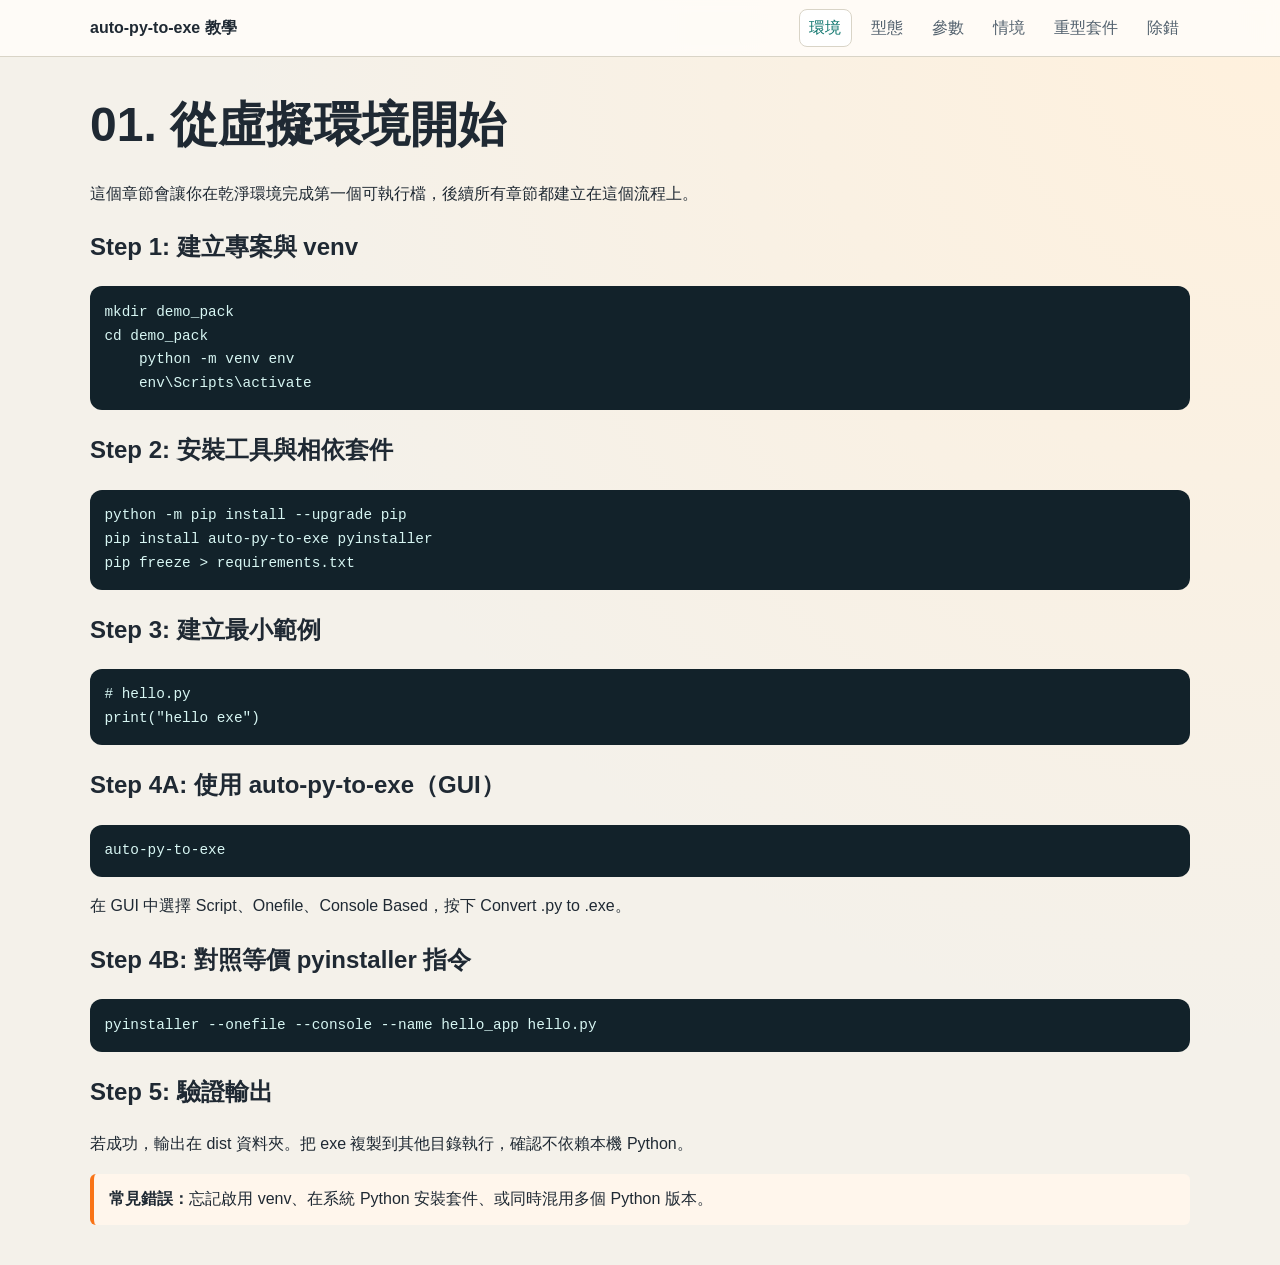
==== pages/basics.html @ da3561b9 "建立 auto-py-to-exe 教學網站初版" ====
<!doctype html>
<html lang="zh-Hant">
  <head>
    <meta charset="UTF-8" />
    <meta name="viewport" content="width=device-width, initial-scale=1.0" />
    <title>01. 環境與第一個 EXE</title>
    <link rel="stylesheet" href="../css/style.css" />
    <script defer src="../js/main.js"></script>
  </head>
  <body>
    <nav class="top-nav">
      <div class="container nav-wrap">
        <a class="nav-brand" href="../index.html">auto-py-to-exe 教學</a>
        <div class="nav-links">
          <a href="basics.html">環境</a>
          <a href="packaging.html">型態</a>
          <a href="parameters.html">參數</a>
          <a href="scenarios.html">情境</a>
          <a href="heavy-libs.html">重型套件</a>
          <a href="troubleshooting.html">除錯</a>
        </div>
      </div>
    </nav>

    <main class="container content">
      <h1>01. 從虛擬環境開始</h1>
      <p>這個章節會讓你在乾淨環境完成第一個可執行檔，後續所有章節都建立在這個流程上。</p>

      <h2>Step 1: 建立專案與 venv</h2>
      <pre class="code-block">mkdir demo_pack
cd demo_pack
    python -m venv env
    env\Scripts\activate</pre>

      <h2>Step 2: 安裝工具與相依套件</h2>
      <pre class="code-block">python -m pip install --upgrade pip
pip install auto-py-to-exe pyinstaller
pip freeze &gt; requirements.txt</pre>

      <h2>Step 3: 建立最小範例</h2>
      <pre class="code-block"># hello.py
print("hello exe")</pre>

      <h2>Step 4A: 使用 auto-py-to-exe（GUI）</h2>
      <pre class="code-block">auto-py-to-exe</pre>
      <p>在 GUI 中選擇 Script、Onefile、Console Based，按下 Convert .py to .exe。</p>

      <h2>Step 4B: 對照等價 pyinstaller 指令</h2>
      <pre class="code-block">pyinstaller --onefile --console --name hello_app hello.py</pre>

      <h2>Step 5: 驗證輸出</h2>
      <p>若成功，輸出在 dist 資料夾。把 exe 複製到其他目錄執行，確認不依賴本機 Python。</p>

      <div class="callout">
        <strong>常見錯誤：</strong>忘記啟用 venv、在系統 Python 安裝套件、或同時混用多個 Python 版本。
      </div>
    </main>
  </body>
</html>
---- css/style.css ----
:root {
  --bg: #f4f1ea;
  --paper: #fffdfa;
  --ink: #1f2933;
  --muted: #52606d;
  --brand: #0f766e;
  --brand-2: #f97316;
  --line: #d9d4c7;
  --shadow: 0 10px 24px rgba(31, 41, 51, 0.08);
}

* {
  box-sizing: border-box;
}

body {
  margin: 0;
  font-family: "Segoe UI", "Microsoft JhengHei", sans-serif;
  background: radial-gradient(circle at top right, #fff1dd 0%, var(--bg) 58%);
  color: var(--ink);
  line-height: 1.65;
}

.container {
  width: min(1100px, 92vw);
  margin: 0 auto;
}

.hero {
  padding: 4rem 0 3rem;
  background:
    linear-gradient(135deg, rgba(15, 118, 110, 0.12), rgba(249, 115, 22, 0.14)),
    repeating-linear-gradient(
      45deg,
      rgba(255, 255, 255, 0.3),
      rgba(255, 255, 255, 0.3) 10px,
      rgba(255, 255, 255, 0.08) 10px,
      rgba(255, 255, 255, 0.08) 20px
    );
  border-bottom: 1px solid var(--line);
}

.eyebrow {
  text-transform: uppercase;
  font-size: 0.8rem;
  letter-spacing: 0.15em;
  color: var(--brand);
  margin: 0;
}

h1 {
  font-size: clamp(1.9rem, 4vw, 3rem);
  margin: 0.3rem 0 0.8rem;
}

.subtitle {
  max-width: 700px;
  color: var(--muted);
  margin: 0;
}

.hero-actions {
  display: flex;
  gap: 0.8rem;
  margin-top: 1.2rem;
}

.btn {
  border: 1px solid var(--line);
  padding: 0.6rem 1rem;
  text-decoration: none;
  color: var(--ink);
  border-radius: 10px;
  background: var(--paper);
}

.btn.primary {
  background: var(--brand);
  color: #fff;
  border-color: var(--brand);
}

.grid.cards {
  display: grid;
  grid-template-columns: repeat(3, minmax(0, 1fr));
  gap: 1rem;
  margin: 2rem 0;
}

.card {
  display: block;
  text-decoration: none;
  color: inherit;
  padding: 1rem;
  background: var(--paper);
  border: 1px solid var(--line);
  border-radius: 14px;
  box-shadow: var(--shadow);
  transition: transform 0.2s ease;
}

.card:hover {
  transform: translateY(-3px);
}

.card h2 {
  margin: 0 0 0.5rem;
  font-size: 1.12rem;
}

.card p {
  margin: 0;
  color: var(--muted);
}

.panel {
  background: var(--paper);
  border: 1px solid var(--line);
  border-radius: 14px;
  padding: 1rem 1.2rem;
  margin-bottom: 2rem;
}

nav.top-nav {
  border-bottom: 1px solid var(--line);
  background: rgba(255, 253, 250, 0.86);
  backdrop-filter: blur(6px);
  position: sticky;
  top: 0;
  z-index: 4;
}

.nav-wrap {
  display: flex;
  justify-content: space-between;
  align-items: center;
  padding: 0.55rem 0;
  gap: 0.8rem;
  flex-wrap: wrap;
}

.nav-brand {
  text-decoration: none;
  color: var(--ink);
  font-weight: 700;
}

.nav-links {
  display: flex;
  gap: 0.5rem;
  flex-wrap: wrap;
}

.nav-links a {
  text-decoration: none;
  color: var(--muted);
  border: 1px solid transparent;
  padding: 0.3rem 0.6rem;
  border-radius: 8px;
}

.nav-links a.active {
  color: var(--brand);
  border-color: var(--line);
  background: #fff;
}

.content {
  padding: 1.5rem 0 2.5rem;
}

.code-block {
  background: #12222a;
  color: #d7f6f3;
  border-radius: 12px;
  padding: 0.9rem;
  overflow-x: auto;
  font-family: Consolas, "Courier New", monospace;
  font-size: 0.9rem;
}

.callout {
  border-left: 4px solid var(--brand-2);
  background: #fff6ec;
  padding: 0.8rem 0.95rem;
  border-radius: 6px;
}

.table-wrap {
  overflow-x: auto;
}

table {
  border-collapse: collapse;
  width: 100%;
  background: #fff;
}

th,
td {
  border: 1px solid var(--line);
  padding: 0.6rem;
  text-align: left;
}

fieldset {
  border: 1px solid var(--line);
  border-radius: 10px;
  margin: 0 0 0.8rem;
  padding: 0.8rem;
}

.legend {
  font-weight: 700;
}

.output {
  background: #111827;
  color: #e5e7eb;
  border-radius: 10px;
  padding: 0.8rem;
  font-family: Consolas, "Courier New", monospace;
}

.footer {
  padding: 1rem 0 2rem;
  color: var(--muted);
}

@media (max-width: 900px) {
  .grid.cards {
    grid-template-columns: repeat(2, minmax(0, 1fr));
  }
}

@media (max-width: 640px) {
  .grid.cards {
    grid-template-columns: 1fr;
  }

  .hero-actions {
    flex-direction: column;
    align-items: flex-start;
  }
}
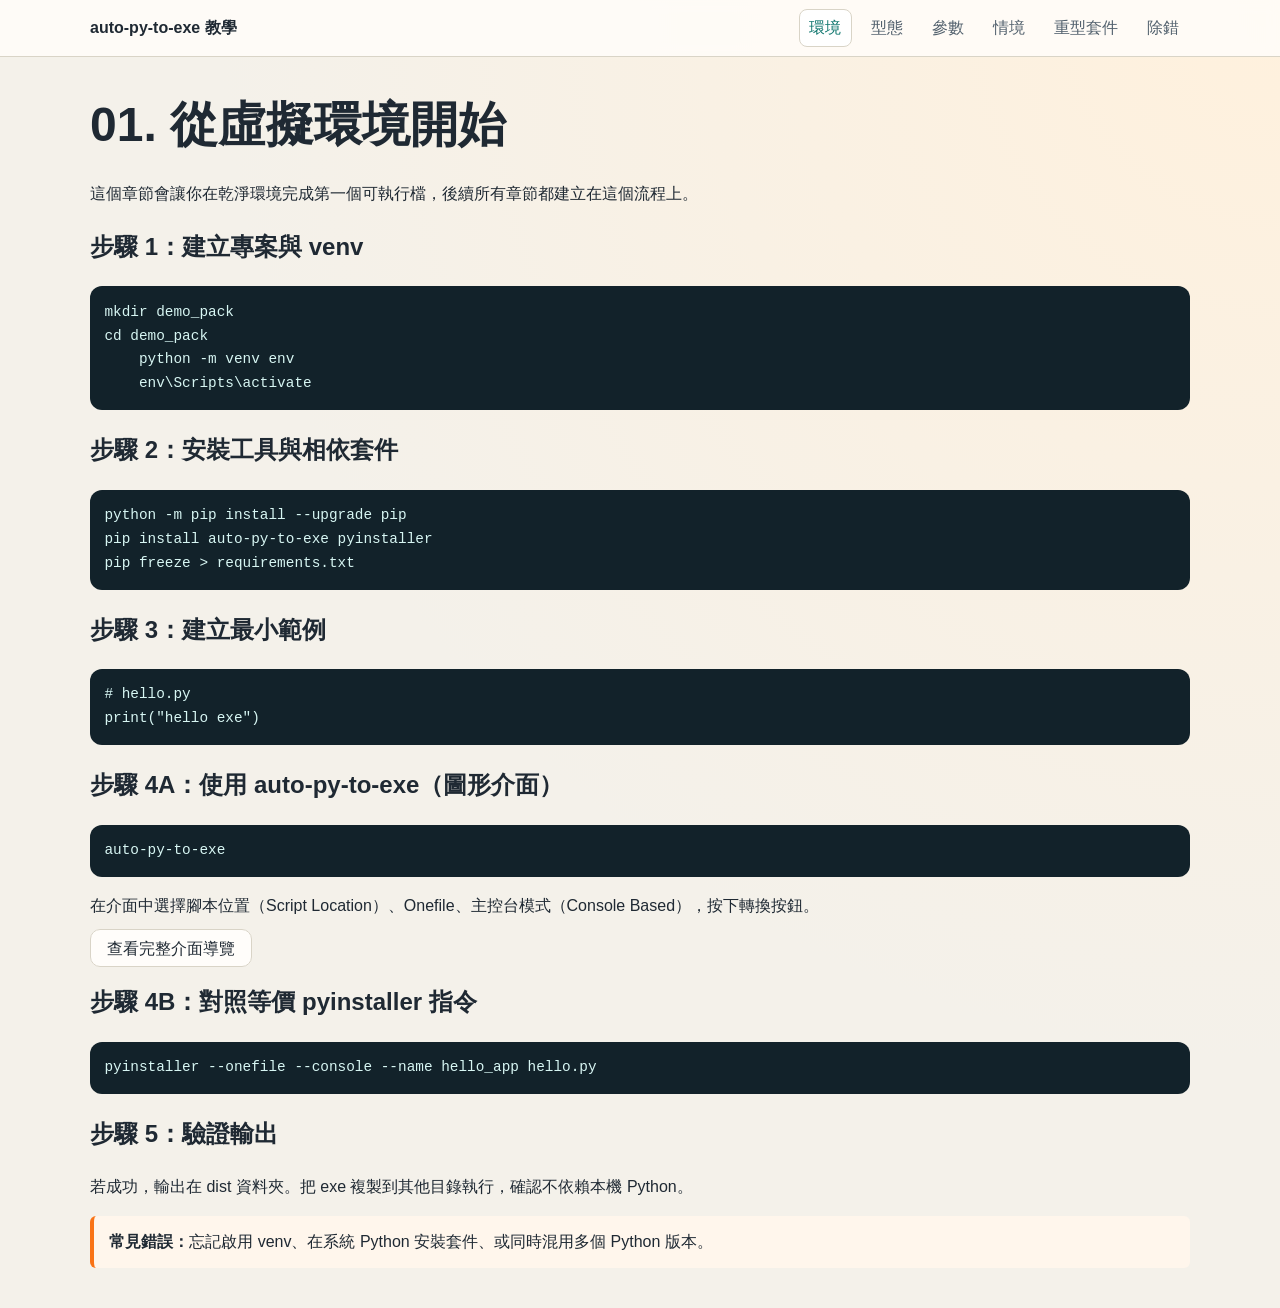
==== commit 3544d48a: "完成全站繁中化與範例說明頁、補充 auto-py-to-exe 介面導覽" ====
--- a/pages/basics.html
+++ b/pages/basics.html
@@ -26,29 +26,30 @@
       <h1>01. 從虛擬環境開始</h1>
       <p>這個章節會讓你在乾淨環境完成第一個可執行檔，後續所有章節都建立在這個流程上。</p>
 
-      <h2>Step 1: 建立專案與 venv</h2>
+      <h2>步驟 1：建立專案與 venv</h2>
       <pre class="code-block">mkdir demo_pack
 cd demo_pack
     python -m venv env
     env\Scripts\activate</pre>
 
-      <h2>Step 2: 安裝工具與相依套件</h2>
+      <h2>步驟 2：安裝工具與相依套件</h2>
       <pre class="code-block">python -m pip install --upgrade pip
 pip install auto-py-to-exe pyinstaller
 pip freeze &gt; requirements.txt</pre>
 
-      <h2>Step 3: 建立最小範例</h2>
+      <h2>步驟 3：建立最小範例</h2>
       <pre class="code-block"># hello.py
 print("hello exe")</pre>
 
-      <h2>Step 4A: 使用 auto-py-to-exe（GUI）</h2>
+      <h2>步驟 4A：使用 auto-py-to-exe（圖形介面）</h2>
       <pre class="code-block">auto-py-to-exe</pre>
-      <p>在 GUI 中選擇 Script、Onefile、Console Based，按下 Convert .py to .exe。</p>
+      <p>在介面中選擇腳本位置（Script Location）、Onefile、主控台模式（Console Based），按下轉換按鈕。</p>
+      <p><a class="btn" href="auto-py-to-exe-ui.html">查看完整介面導覽</a></p>
 
-      <h2>Step 4B: 對照等價 pyinstaller 指令</h2>
+      <h2>步驟 4B：對照等價 pyinstaller 指令</h2>
       <pre class="code-block">pyinstaller --onefile --console --name hello_app hello.py</pre>
 
-      <h2>Step 5: 驗證輸出</h2>
+      <h2>步驟 5：驗證輸出</h2>
       <p>若成功，輸出在 dist 資料夾。把 exe 複製到其他目錄執行，確認不依賴本機 Python。</p>
 
       <div class="callout">
